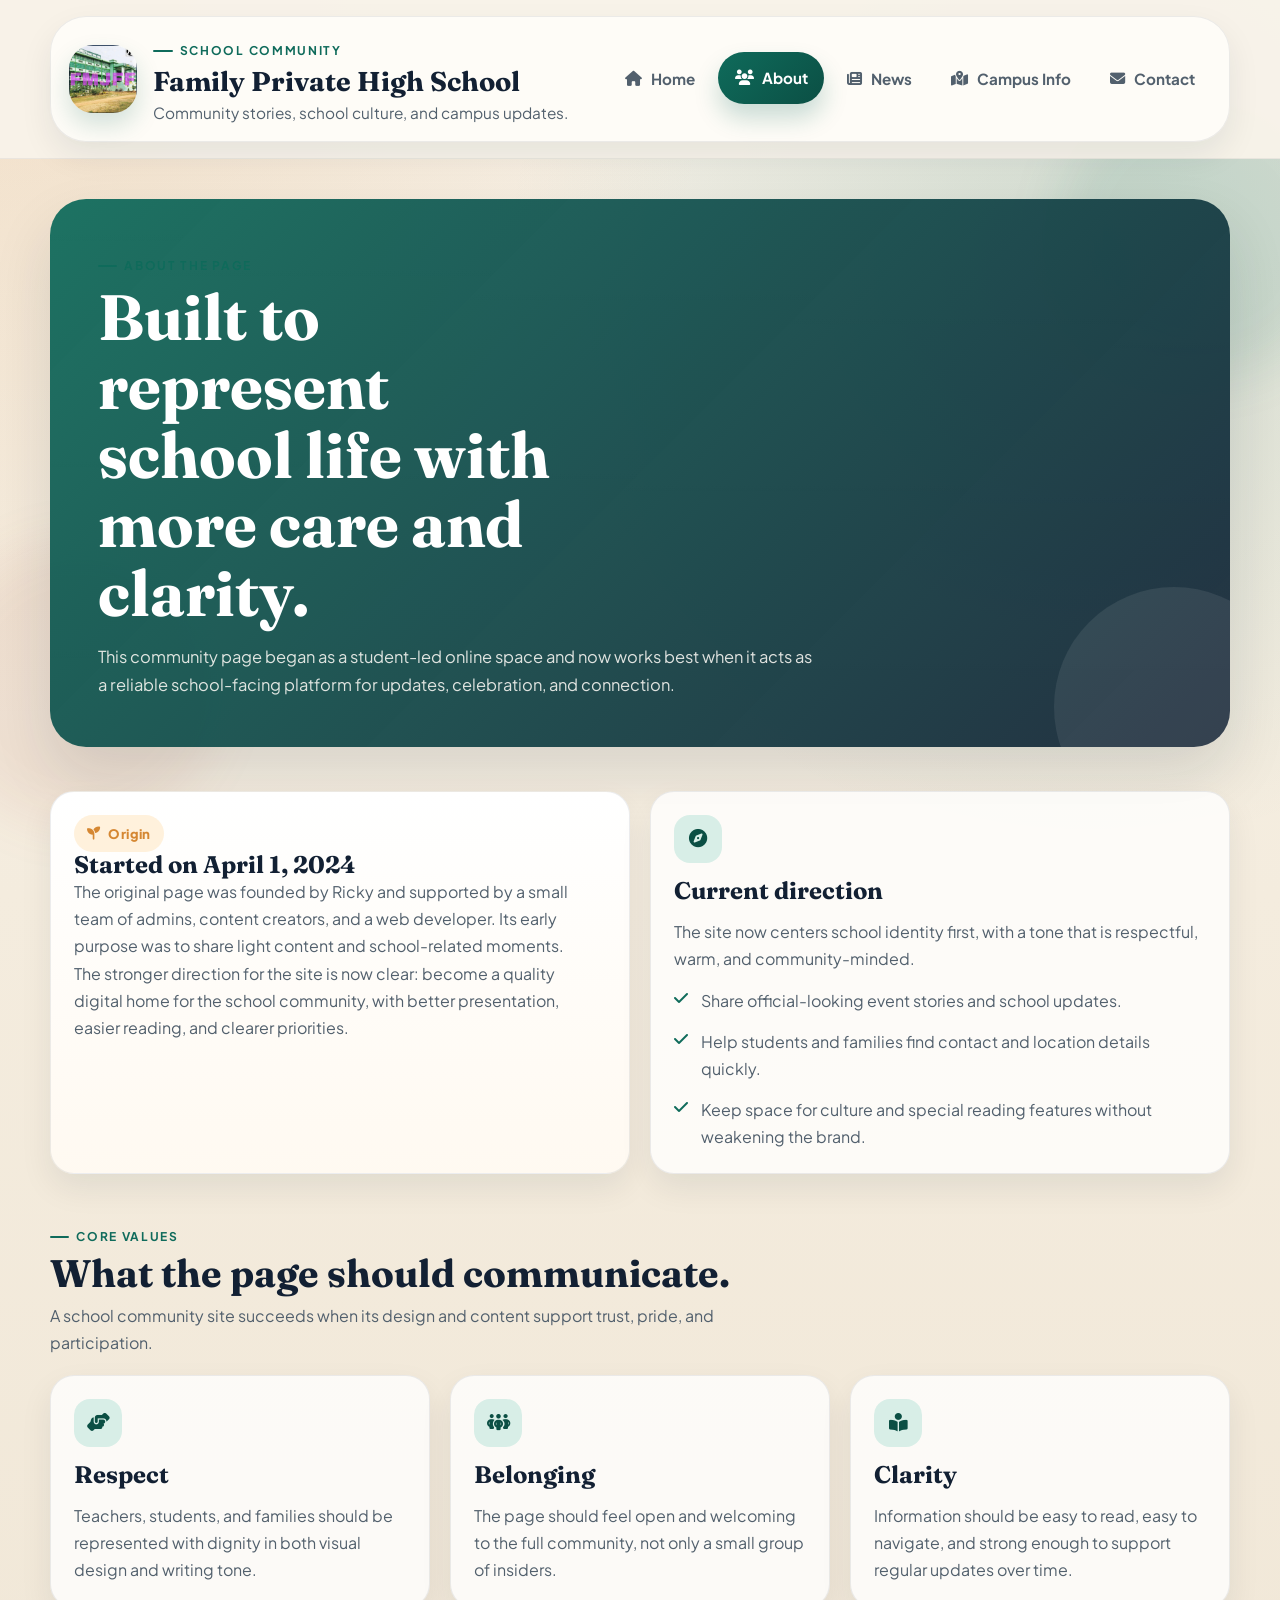
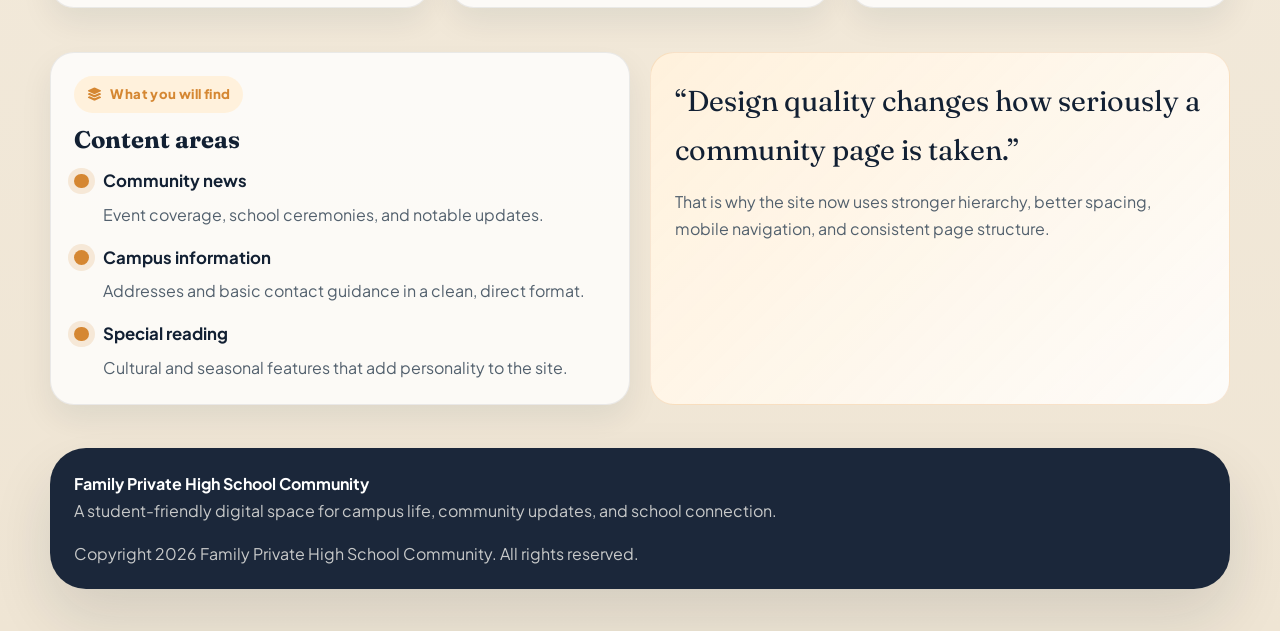
==== aboutus.html @ 826264eb "first commit" ====
<!DOCTYPE html>
<html lang="en">
<head>
  <meta charset="UTF-8">
  <meta name="viewport" content="width=device-width, initial-scale=1.0">
  <title>About | Family Private High School Community</title>
  <meta name="description" content="Learn the purpose of the Family Private High School Community page and how it supports students, teachers, and families.">
  <link rel="preconnect" href="https://fonts.googleapis.com">
  <link rel="preconnect" href="https://fonts.gstatic.com" crossorigin>
  <link href="https://fonts.googleapis.com/css2?family=Fraunces:opsz,wght@9..144,600;9..144,700&amp;family=Noto+Sans+Myanmar:wght@400;500;700&amp;family=Noto+Serif+Myanmar:wght@500;600;700&amp;family=Plus+Jakarta+Sans:wght@400;500;600;700;800&amp;display=swap" rel="stylesheet">
  <link rel="stylesheet" href="https://cdnjs.cloudflare.com/ajax/libs/font-awesome/6.5.2/css/all.min.css">
  <link rel="stylesheet" href="style.css">
  <link rel="icon" href="favicon.svg" type="image/svg+xml">
  <link rel="alternate icon" href="favicon.png" type="image/png">
  <link rel="apple-touch-icon" href="apple-touch-icon.png">
</head>
<body>
  <div class="site-shell">
    <header class="site-header">
      <div class="container">
        <div class="header-bar">
          <a class="branding" href="index.html" aria-label="Family Private High School Community home">
            <div class="brand-mark">
              <img src="school-logo.png" alt="Family Private High School logo">
            </div>
            <div class="brand-copy">
              <span class="eyebrow">School Community</span>
              <h1>Family Private High School</h1>
              <p>Community stories, school culture, and campus updates.</p>
            </div>
          </a>

          <nav class="main-nav" aria-label="Primary" data-nav data-open="false">
            <button class="nav-toggle" type="button" aria-expanded="false" aria-label="Open menu" data-nav-toggle>
              <i class="fa-solid fa-bars"></i>
            </button>
            <ul class="nav-links">
              <li><a href="index.html"><i class="fa-solid fa-house"></i> Home</a></li>
              <li><a href="aboutus.html" aria-current="page"><i class="fa-solid fa-users"></i> About</a></li>
              <li><a href="news.html"><i class="fa-solid fa-newspaper"></i> News</a></li>
              <li><a href="address.html"><i class="fa-solid fa-map-location-dot"></i> Campus Info</a></li>
              <li><a href="contact.html"><i class="fa-solid fa-envelope"></i> Contact</a></li>
            </ul>
          </nav>
        </div>
      </div>
    </header>

    <main id="main-content">
      <section class="hero-section">
        <div class="container">
          <div class="page-hero reveal">
            <span class="eyebrow">About the Page</span>
            <h1>Built to represent school life with more care and clarity.</h1>
            <p class="lead">
              This community page began as a student-led online space and now works best when it acts as a reliable school-facing platform for updates, celebration, and connection.
            </p>
          </div>
        </div>
      </section>

      <section class="section">
        <div class="container">
          <div class="two-column">
            <article class="highlight-panel reveal">
              <span class="badge"><i class="fa-solid fa-seedling"></i> Origin</span>
              <h2>Started on April 1, 2024</h2>
              <p>
                The original page was founded by Ricky and supported by a small team of admins, content creators, and a web developer. Its early purpose was to share light content and school-related moments.
              </p>
              <p>
                The stronger direction for the site is now clear: become a quality digital home for the school community, with better presentation, easier reading, and clearer priorities.
              </p>
            </article>

            <article class="card reveal">
              <span class="card-icon"><i class="fa-solid fa-compass"></i></span>
              <h2>Current direction</h2>
              <p>The site now centers school identity first, with a tone that is respectful, warm, and community-minded.</p>
              <ul class="list-clean">
                <li><i class="fa-solid fa-check"></i><span>Share official-looking event stories and school updates.</span></li>
                <li><i class="fa-solid fa-check"></i><span>Help students and families find contact and location details quickly.</span></li>
                <li><i class="fa-solid fa-check"></i><span>Keep space for culture and special reading features without weakening the brand.</span></li>
              </ul>
            </article>
          </div>
        </div>
      </section>

      <section class="section">
        <div class="container">
          <div class="section-heading reveal">
            <div>
              <span class="eyebrow">Core Values</span>
              <h2>What the page should communicate.</h2>
              <p>A school community site succeeds when its design and content support trust, pride, and participation.</p>
            </div>
          </div>

          <div class="card-grid">
            <article class="card reveal">
              <span class="card-icon"><i class="fa-solid fa-handshake-angle"></i></span>
              <h2>Respect</h2>
              <p>Teachers, students, and families should be represented with dignity in both visual design and writing tone.</p>
            </article>

            <article class="card reveal">
              <span class="card-icon"><i class="fa-solid fa-people-group"></i></span>
              <h2>Belonging</h2>
              <p>The page should feel open and welcoming to the full community, not only a small group of insiders.</p>
            </article>

            <article class="card reveal">
              <span class="card-icon"><i class="fa-solid fa-book-open-reader"></i></span>
              <h2>Clarity</h2>
              <p>Information should be easy to read, easy to navigate, and strong enough to support regular updates over time.</p>
            </article>
          </div>
        </div>
      </section>

      <section class="section">
        <div class="container">
          <div class="feature-grid">
            <article class="card reveal">
              <span class="badge"><i class="fa-solid fa-layer-group"></i> What you will find</span>
              <h2>Content areas</h2>
              <div class="timeline">
                <div class="timeline-item">
                  <span class="dot"></span>
                  <div>
                    <h3>Community news</h3>
                    <p>Event coverage, school ceremonies, and notable updates.</p>
                  </div>
                </div>
                <div class="timeline-item">
                  <span class="dot"></span>
                  <div>
                    <h3>Campus information</h3>
                    <p>Addresses and basic contact guidance in a clean, direct format.</p>
                  </div>
                </div>
                <div class="timeline-item">
                  <span class="dot"></span>
                  <div>
                    <h3>Special reading</h3>
                    <p>Cultural and seasonal features that add personality to the site.</p>
                  </div>
                </div>
              </div>
            </article>

            <article class="quote-card reveal">
              <blockquote>“Design quality changes how seriously a community page is taken.”</blockquote>
              <p>That is why the site now uses stronger hierarchy, better spacing, mobile navigation, and consistent page structure.</p>
            </article>
          </div>
        </div>
      </section>
    </main>

    <footer class="footer">
      <div class="container">
        <div class="footer-panel">
          <div>
            <strong>Family Private High School Community</strong><br>
            A student-friendly digital space for campus life, community updates, and school connection.
          </div>
          <div>
            Copyright <span data-year></span> Family Private High School Community. All rights reserved.
          </div>
        </div>
      </div>
    </footer>
  </div>

  <script src="script.js"></script>
</body>
</html>
---- style.css ----
:root {
  --bg: #f5efe3;
  --surface: rgba(255, 255, 255, 0.78);
  --surface-strong: #fffdf9;
  --surface-soft: #f1e6d2;
  --text: #213547;
  --text-soft: #52606d;
  --heading: #122033;
  --line: rgba(18, 32, 51, 0.12);
  --brand: #0f6b5b;
  --brand-deep: #0b4f44;
  --brand-soft: #d8eee7;
  --accent: #d58732;
  --accent-soft: #fff1dc;
  --highlight: #a73d2f;
  --shadow-sm: 0 14px 32px rgba(18, 32, 51, 0.08);
  --shadow-lg: 0 28px 60px rgba(18, 32, 51, 0.12);
  --radius-sm: 16px;
  --radius-md: 24px;
  --radius-lg: 36px;
  --max-width: 1180px;
  --transition: 220ms ease;
  --transition-slow: 520ms cubic-bezier(.2, .8, .2, 1);
}

@keyframes fade-slide-up {
  from {
    opacity: 0;
    transform: translateY(14px);
  }

  to {
    opacity: 1;
    transform: translateY(0);
  }
}

@keyframes float-soft {
  0%,
  100% {
    transform: translateY(0);
  }

  50% {
    transform: translateY(-5px);
  }
}

@keyframes pulse-glow {
  0%,
  100% {
    box-shadow: 0 0 0 0 rgba(213, 135, 50, 0.12);
  }

  50% {
    box-shadow: 0 0 0 7px rgba(213, 135, 50, 0);
  }
}

*,
*::before,
*::after {
  box-sizing: border-box;
}

html {
  scroll-behavior: smooth;
}

body {
  margin: 0;
  min-height: 100vh;
  overflow-x: hidden;
  color: var(--text);
  font-family: "Plus Jakarta Sans", "Noto Sans Myanmar", sans-serif;
  background:
    radial-gradient(circle at top left, rgba(214, 135, 50, 0.18), transparent 28%),
    radial-gradient(circle at 85% 12%, rgba(15, 107, 91, 0.16), transparent 26%),
    linear-gradient(180deg, #f8f3ea 0%, #f4ecde 40%, #efe5d4 100%);
  line-height: 1.7;
}

body.menu-open {
  overflow: hidden;
}

img {
  display: block;
  max-width: 100%;
}

a {
  color: inherit;
}

button,
a {
  -webkit-tap-highlight-color: transparent;
}

.container {
  width: min(calc(100% - 2rem), var(--max-width));
  margin: 0 auto;
}

.site-shell {
  position: relative;
  isolation: isolate;
}

.site-shell::before,
.site-shell::after {
  content: "";
  position: fixed;
  inset: auto auto 8% -4rem;
  width: 18rem;
  height: 18rem;
  border-radius: 999px;
  background: rgba(167, 61, 47, 0.08);
  filter: blur(24px);
  z-index: -2;
}

.site-shell::after {
  inset: 10% -4rem auto auto;
  background: rgba(15, 107, 91, 0.1);
}

.site-shell::before,
.site-shell::after {
  pointer-events: none;
}

.site-header {
  position: sticky;
  top: 0;
  z-index: 20;
  padding: 1rem 0;
  background: rgba(248, 243, 234, 0.96);
  border-bottom: 1px solid rgba(18, 32, 51, 0.06);
}

.header-bar {
  display: flex;
  align-items: center;
  justify-content: space-between;
  gap: 1rem;
  padding: 0.95rem 1.15rem;
  border-radius: var(--radius-lg);
  background: rgba(255, 253, 249, 0.88);
  border: 1px solid rgba(18, 32, 51, 0.08);
  box-shadow: var(--shadow-sm);
}

.branding {
  display: flex;
  align-items: center;
  gap: 1rem;
  text-decoration: none;
  min-width: 0;
}

.brand-mark {
  width: 4.25rem;
  height: 4.25rem;
  border-radius: 1.5rem;
  overflow: hidden;
  flex: 0 0 auto;
  box-shadow: 0 12px 24px rgba(15, 107, 91, 0.18);
  transition: transform var(--transition-slow), box-shadow var(--transition-slow);
}

.brand-mark img {
  width: 100%;
  height: 100%;
  object-fit: cover;
  transition: transform 700ms ease;
}

.branding:hover .brand-mark,
.branding:focus-visible .brand-mark {
  transform: translateY(-1px) rotate(-2deg);
  box-shadow: 0 18px 28px rgba(15, 107, 91, 0.24);
}

.branding:hover .brand-mark img,
.branding:focus-visible .brand-mark img {
  transform: scale(1.025);
}

.brand-copy {
  min-width: 0;
}

.eyebrow {
  display: inline-flex;
  align-items: center;
  gap: 0.45rem;
  margin: 0 0 0.35rem;
  font-size: 0.75rem;
  font-weight: 700;
  letter-spacing: 0.14em;
  text-transform: uppercase;
  color: var(--brand);
}

.eyebrow::before {
  content: "";
  width: 1.2rem;
  height: 2px;
  border-radius: 999px;
  background: currentColor;
}

.brand-copy h1,
.page-hero h1,
.section-heading h2,
.card h2,
.story-card h2,
.article-card h1,
.news-card h3,
.info-card h3,
.highlight-panel h2 {
  margin: 0;
  color: var(--heading);
  font-family: "Fraunces", "Noto Serif Myanmar", serif;
  line-height: 1.08;
}

.brand-copy h1 {
  font-size: clamp(1.15rem, 2.4vw, 1.7rem);
}

.brand-copy p {
  margin: 0.2rem 0 0;
  color: var(--text-soft);
  font-size: 0.96rem;
}

.main-nav {
  display: flex;
  align-items: center;
  gap: 1rem;
}

.nav-toggle {
  display: none;
  align-items: center;
  justify-content: center;
  width: 3rem;
  height: 3rem;
  border: 0;
  border-radius: 999px;
  background: var(--brand-soft);
  color: var(--brand-deep);
  font-size: 1.15rem;
  cursor: pointer;
}

.nav-links {
  display: flex;
  align-items: center;
  gap: 0.45rem;
  list-style: none;
  margin: 0;
  padding: 0;
}

.nav-links a {
  display: inline-flex;
  align-items: center;
  gap: 0.55rem;
  padding: 0.8rem 1rem;
  border-radius: 999px;
  text-decoration: none;
  font-size: 0.95rem;
  font-weight: 700;
  color: var(--text-soft);
  transition:
    transform var(--transition),
    background var(--transition),
    color var(--transition),
    box-shadow var(--transition);
  position: relative;
}

.nav-links a:hover,
.nav-links a:focus-visible,
.nav-links a[aria-current="page"] {
  background: linear-gradient(135deg, var(--brand), var(--brand-deep));
  color: #fff;
  transform: translateY(-1px);
  box-shadow: 0 14px 24px rgba(15, 107, 91, 0.22);
}

.nav-links a i {
  transition: transform var(--transition);
}

.nav-links a:hover i,
.nav-links a:focus-visible i,
.nav-links a[aria-current="page"] i {
  transform: translateX(1px);
}

.hero-section {
  padding: 2.5rem 0 1.5rem;
}

.page-hero,
.article-hero {
  position: relative;
  overflow: hidden;
  padding: clamp(1.8rem, 4vw, 3rem);
  border-radius: var(--radius-lg);
  background:
    linear-gradient(135deg, rgba(15, 107, 91, 0.94), rgba(18, 32, 51, 0.92)),
    linear-gradient(180deg, rgba(255, 255, 255, 0.18), transparent);
  color: #fefcf7;
  box-shadow: var(--shadow-lg);
}

.page-hero::before,
.article-hero::before {
  content: "";
  position: absolute;
  inset: auto -4rem -5rem auto;
  width: 15rem;
  height: 15rem;
  border-radius: 999px;
  background: rgba(255, 255, 255, 0.08);
}

.hero-grid {
  display: grid;
  grid-template-columns: minmax(0, 1.45fr) minmax(18rem, 0.95fr);
  gap: 1.5rem;
  align-items: end;
}

.page-hero h1,
.article-hero h1 {
  color: #fff;
  font-size: clamp(2.1rem, 5vw, 4.4rem);
  max-width: 11ch;
}

.lead {
  max-width: 60ch;
  margin: 1rem 0 0;
  font-size: 1.03rem;
  color: rgba(255, 252, 247, 0.86);
}

.hero-actions,
.button-row {
  display: flex;
  flex-wrap: wrap;
  gap: 0.85rem;
  margin-top: 1.5rem;
}

.hero-panel,
.highlight-panel,
.info-card,
.card,
.story-card,
.article-card,
.news-card {
  border: 1px solid rgba(18, 32, 51, 0.08);
  background: var(--surface);
  box-shadow: var(--shadow-sm);
}

.hero-panel {
  display: grid;
  gap: 1rem;
  padding: 1.35rem;
  border-radius: var(--radius-md);
  background: rgba(255, 255, 255, 0.12);
  color: #fff;
}

.hero-panel strong {
  display: block;
  font-size: 1.65rem;
  font-weight: 800;
}

.hero-panel span {
  color: rgba(255, 252, 247, 0.78);
  font-size: 0.95rem;
}

.hero-panel .badge {
  align-self: start;
  color: var(--accent);
  background: var(--accent-soft);
  border: 1px solid rgba(213, 135, 50, 0.22);
  box-shadow: 0 10px 20px rgba(18, 32, 51, 0.08);
}

.hero-panel .badge i {
  color: currentColor;
}

.hero-panel .panel-row {
  display: grid;
  grid-template-columns: repeat(2, minmax(0, 1fr));
  gap: 0.85rem;
}

.hero-panel .panel-item {
  padding: 1rem;
  border-radius: 1.25rem;
  background: rgba(255, 255, 255, 0.08);
  transition: transform var(--transition), background var(--transition);
}

.hero-panel .panel-item:hover {
  transform: translateY(-2px);
  background: rgba(255, 255, 255, 0.14);
}

.section {
  padding: 1.25rem 0 1.5rem;
}

.section-heading {
  display: flex;
  flex-wrap: wrap;
  align-items: end;
  justify-content: space-between;
  gap: 1rem;
  margin-bottom: 1.2rem;
}

.section-heading h2 {
  font-size: clamp(1.5rem, 3vw, 2.4rem);
}

.section-heading p {
  margin: 0.45rem 0 0;
  max-width: 56ch;
  color: var(--text-soft);
}

.card-grid,
.story-grid,
.news-grid,
.gallery-grid,
.contact-grid,
.feature-grid,
.two-column,
.campus-grid {
  display: grid;
  gap: 1.25rem;
}

.card-grid {
  grid-template-columns: repeat(3, minmax(0, 1fr));
}

.feature-grid,
.two-column,
.contact-grid {
  grid-template-columns: repeat(2, minmax(0, 1fr));
}

.story-grid {
  grid-template-columns: repeat(3, minmax(0, 1fr));
}

.news-grid {
  grid-template-columns: repeat(2, minmax(0, 1fr));
}

.gallery-grid {
  grid-template-columns: repeat(2, minmax(0, 1fr));
}

.campus-grid {
  grid-template-columns: repeat(2, minmax(0, 1fr));
}

.card,
.story-card,
.article-card,
.news-card,
.info-card,
.highlight-panel {
  padding: 1.45rem;
  border-radius: var(--radius-md);
  transition:
    transform var(--transition-slow),
    box-shadow var(--transition-slow),
    border-color var(--transition);
}

.card {
  display: grid;
  gap: 0.9rem;
}

.card:hover,
.story-card:hover,
.news-card:hover,
.info-card:hover,
.highlight-panel:hover,
.quote-card:hover,
.aside-card:hover,
.stat-card:hover {
  transform: translateY(-3px);
  box-shadow: var(--shadow-lg);
  border-color: rgba(15, 107, 91, 0.16);
}

.card p,
.card li,
.story-card p,
.news-card p,
.info-card p,
.article-card p,
.article-card li,
.highlight-panel p,
.highlight-panel li {
  margin: 0;
  color: var(--text-soft);
}

.card-icon,
.info-icon {
  display: inline-flex;
  align-items: center;
  justify-content: center;
  width: 3rem;
  height: 3rem;
  border-radius: 1rem;
  background: var(--brand-soft);
  color: var(--brand-deep);
  font-size: 1.15rem;
  transition: transform var(--transition), background var(--transition);
}

.card:hover .card-icon,
.info-card:hover .info-icon,
.campus-card:hover .info-icon {
  transform: scale(1.04) rotate(-3deg);
  background: #cce8df;
}

.badge {
  display: inline-flex;
  width: fit-content;
  align-items: center;
  gap: 0.5rem;
  padding: 0.45rem 0.8rem;
  border-radius: 999px;
  background: var(--accent-soft);
  color: var(--accent);
  font-size: 0.82rem;
  font-weight: 800;
  letter-spacing: 0.03em;
}

.meta-row {
  display: flex;
  flex-wrap: wrap;
  gap: 0.75rem;
  margin-top: 1rem;
  color: rgba(255, 252, 247, 0.82);
}

.meta-pill,
.stat-pill {
  display: inline-flex;
  align-items: center;
  gap: 0.55rem;
  padding: 0.7rem 0.9rem;
  border-radius: 999px;
  background: rgba(255, 255, 255, 0.14);
  font-size: 0.9rem;
  font-weight: 700;
}

.button,
.button-secondary,
.button-link {
  display: inline-flex;
  align-items: center;
  justify-content: center;
  gap: 0.65rem;
  min-height: 3rem;
  padding: 0.8rem 1.15rem;
  border-radius: 999px;
  border: 0;
  text-decoration: none;
  font-weight: 800;
  transition:
    transform var(--transition),
    box-shadow var(--transition),
    background var(--transition),
    color var(--transition),
    border-color var(--transition);
}

.button {
  background: linear-gradient(135deg, var(--accent), #c86e19);
  color: #fff;
  box-shadow: 0 14px 24px rgba(213, 135, 50, 0.24);
}

.button:hover,
.button:focus-visible,
.button-secondary:hover,
.button-secondary:focus-visible,
.button-link:hover,
.button-link:focus-visible {
  transform: translateY(-1px);
}

.button-secondary {
  border: 1px solid rgba(255, 255, 255, 0.22);
  background: rgba(255, 255, 255, 0.08);
  color: #fff;
}

.button-link {
  width: fit-content;
  border: 1px solid rgba(18, 32, 51, 0.1);
  background: var(--surface-strong);
  color: var(--heading);
}

.button-link.subtle {
  background: transparent;
  border-color: transparent;
  color: var(--brand);
  padding-inline: 0;
}

.quote-card {
  padding: 1.5rem;
  border-radius: var(--radius-md);
  background: linear-gradient(135deg, var(--accent-soft), rgba(255, 255, 255, 0.86));
  border: 1px solid rgba(213, 135, 50, 0.18);
}

.thingyan-card {
  display: grid;
  grid-template-columns: minmax(0, 1.2fr) minmax(20rem, 0.9fr);
  gap: 1.25rem;
  align-items: center;
  padding: 1.5rem;
  border-radius: var(--radius-lg);
  border: 1px solid rgba(18, 32, 51, 0.08);
  background:
    linear-gradient(135deg, rgba(15, 107, 91, 0.08), rgba(213, 135, 50, 0.1)),
    rgba(255, 253, 249, 0.88);
  box-shadow: var(--shadow-sm);
}

.thingyan-copy {
  display: grid;
  gap: 0.9rem;
}

.thingyan-copy h2 {
  margin: 0;
  color: var(--heading);
  font-family: "Fraunces", "Noto Serif Myanmar", serif;
  font-size: clamp(1.5rem, 3vw, 2.2rem);
}

.thingyan-copy p {
  margin: 0;
  color: var(--text-soft);
}

.thingyan-meta {
  display: flex;
  flex-wrap: wrap;
  gap: 0.75rem;
  color: var(--brand-deep);
  font-weight: 700;
}

.thingyan-meta span {
  display: inline-flex;
  align-items: center;
  gap: 0.55rem;
}

.thingyan-timer {
  display: grid;
  grid-template-columns: repeat(4, minmax(0, 1fr));
  gap: 0.8rem;
}

.thingyan-unit {
  display: grid;
  gap: 0.4rem;
  align-items: center;
  justify-items: center;
  padding: 1rem 0.7rem;
  border-radius: 1.25rem;
  background: rgba(255, 255, 255, 0.84);
  border: 1px solid rgba(18, 32, 51, 0.08);
  box-shadow: 0 10px 22px rgba(18, 32, 51, 0.06);
}

.thingyan-unit strong {
  color: var(--brand-deep);
  font-size: clamp(1.45rem, 4vw, 2.3rem);
  line-height: 1;
}

.thingyan-unit span {
  color: var(--text-soft);
  font-size: 0.82rem;
  font-weight: 700;
  letter-spacing: 0.05em;
  text-transform: uppercase;
}

.quote-card blockquote {
  margin: 0;
  font-family: "Fraunces", "Noto Serif Myanmar", serif;
  font-size: clamp(1.25rem, 2.4vw, 1.8rem);
  color: var(--heading);
}

.quote-card p {
  margin-top: 0.8rem;
  color: var(--text-soft);
}

.story-card,
.news-card {
  display: grid;
  gap: 1rem;
}

.story-card img,
.news-cover img,
.article-cover img {
  width: 100%;
  aspect-ratio: 4 / 3;
  object-fit: cover;
  border-radius: calc(var(--radius-md) - 8px);
  transition: transform 900ms ease, filter 600ms ease;
}

.story-card:hover img,
.news-card:hover img,
.article-card:hover .article-cover img {
  transform: scale(1.02);
  filter: saturate(1.02);
}

.story-card h3,
.news-card h3 {
  margin: 0;
  color: var(--heading);
  font-family: "Fraunces", "Noto Serif Myanmar", serif;
  font-size: 1.4rem;
}

.story-card .story-meta,
.news-card .story-meta {
  display: flex;
  flex-wrap: wrap;
  gap: 0.8rem;
  color: var(--text-soft);
  font-size: 0.9rem;
  font-weight: 700;
}

.highlight-panel {
  background:
    linear-gradient(180deg, rgba(255, 255, 255, 0.92), rgba(255, 249, 240, 0.92)),
    var(--surface);
}

.list-clean {
  list-style: none;
  padding: 0;
  margin: 0;
  display: grid;
  gap: 0.85rem;
}

.list-clean li {
  display: flex;
  gap: 0.8rem;
  align-items: flex-start;
}

.list-clean i {
  margin-top: 0.2rem;
  color: var(--brand);
}

.article-section {
  padding: 1.25rem 0 3rem;
}

.article-layout {
  display: grid;
  grid-template-columns: minmax(0, 1.25fr) minmax(18rem, 0.55fr);
  gap: 1.25rem;
  align-items: start;
}

.article-card {
  display: grid;
  gap: 1.25rem;
  background: rgba(255, 253, 249, 0.88);
}

.article-card h1 {
  font-size: clamp(1.9rem, 4vw, 3.15rem);
}

.article-card h2 {
  font-size: 1.4rem;
}

.article-card time {
  color: var(--brand);
  font-weight: 800;
}

.article-body {
  display: grid;
  gap: 1rem;
}

.article-body p + p {
  margin-top: 0.1rem;
}

.article-aside {
  display: grid;
  gap: 1rem;
}

.aside-card {
  padding: 1.25rem;
  border-radius: var(--radius-md);
  border: 1px solid rgba(18, 32, 51, 0.08);
  background: rgba(255, 253, 249, 0.88);
  box-shadow: var(--shadow-sm);
}

.aside-card h3 {
  margin: 0 0 0.85rem;
  color: var(--heading);
  font-family: "Fraunces", "Noto Serif Myanmar", serif;
}

.article-cover {
  display: grid;
  gap: 0.9rem;
}

.article-cover figcaption {
  color: var(--text-soft);
  font-size: 0.95rem;
}

.gallery-stack {
  display: grid;
  gap: 1rem;
}

.gallery-stack img {
  width: 100%;
  border-radius: calc(var(--radius-md) - 8px);
  object-fit: cover;
}

.timeline {
  display: grid;
  gap: 1rem;
}

.timeline-item {
  display: grid;
  grid-template-columns: auto 1fr;
  gap: 0.9rem;
  align-items: start;
}

.timeline-item .dot {
  width: 0.9rem;
  height: 0.9rem;
  margin-top: 0.4rem;
  border-radius: 999px;
  background: var(--accent);
  box-shadow: 0 0 0 6px rgba(213, 135, 50, 0.16);
}

.timeline-item h3 {
  margin: 0 0 0.3rem;
  color: var(--heading);
  font-size: 1.05rem;
}

.contact-list,
.info-list {
  list-style: none;
  padding: 0;
  margin: 0;
  display: grid;
  gap: 0.9rem;
}

.contact-list li,
.info-list li {
  display: grid;
  grid-template-columns: auto 1fr;
  gap: 0.85rem;
  align-items: start;
}

.contact-list a,
.info-list a {
  color: var(--brand-deep);
  text-decoration: none;
  font-weight: 700;
}

.contact-list a:hover,
.info-list a:hover {
  text-decoration: underline;
}

.campus-card {
  display: grid;
  gap: 1rem;
}

.map-frame {
  overflow: hidden;
  border-radius: calc(var(--radius-md) - 8px);
  border: 1px solid rgba(18, 32, 51, 0.08);
  background: rgba(255, 255, 255, 0.62);
  transition: transform var(--transition-slow), box-shadow var(--transition-slow);
}

.map-frame iframe {
  display: block;
  width: 100%;
  height: 320px;
  border: 0;
}

.campus-card:hover .map-frame {
  transform: translateY(-1px);
  box-shadow: 0 18px 34px rgba(18, 32, 51, 0.12);
}

.stats-row {
  display: grid;
  grid-template-columns: repeat(4, minmax(0, 1fr));
  gap: 1rem;
}

.stat-card {
  padding: 1.2rem;
  border-radius: var(--radius-md);
  background: rgba(255, 255, 255, 0.72);
  border: 1px solid rgba(18, 32, 51, 0.08);
  box-shadow: var(--shadow-sm);
  text-align: center;
  transition:
    transform var(--transition-slow),
    box-shadow var(--transition-slow),
    border-color var(--transition);
}

.stat-card strong {
  display: block;
  color: var(--brand-deep);
  font-size: clamp(1.5rem, 3vw, 2.25rem);
}

.stat-card span {
  color: var(--text-soft);
}

.footer {
  padding: 1.2rem 0 2.6rem;
}

.footer-panel {
  display: flex;
  flex-wrap: wrap;
  justify-content: space-between;
  gap: 1rem;
  padding: 1.35rem 1.5rem;
  border-radius: var(--radius-lg);
  background: rgba(18, 32, 51, 0.96);
  color: rgba(255, 252, 247, 0.76);
  box-shadow: var(--shadow-lg);
}

.footer-panel strong,
.footer-panel a {
  color: #fff;
}

.footer-panel a {
  text-decoration: none;
}

.footer-panel a:hover {
  text-decoration: underline;
}

.reveal {
  opacity: 0;
  transform: translateY(12px);
  transition:
    opacity 460ms ease var(--reveal-delay, 0ms),
    transform 460ms ease var(--reveal-delay, 0ms);
}

.reveal.is-visible {
  opacity: 1;
  transform: translateY(0);
}

@media (prefers-reduced-motion: reduce) {
  html {
    scroll-behavior: auto;
  }

  *,
  *::before,
  *::after {
    animation-duration: 0.01ms !important;
    animation-iteration-count: 1 !important;
    transition-duration: 0.01ms !important;
    scroll-behavior: auto !important;
  }

  .reveal {
    opacity: 1;
    transform: none;
  }
}

@media (max-width: 960px) {
  .hero-grid,
  .feature-grid,
  .two-column,
  .contact-grid,
  .article-layout,
  .card-grid,
  .story-grid,
  .news-grid,
  .stats-row,
  .campus-grid,
  .thingyan-card {
    grid-template-columns: 1fr;
  }

  .gallery-grid {
    grid-template-columns: 1fr;
  }

  .site-header {
    padding: 0.8rem 0;
  }

  .header-bar {
    position: relative;
    align-items: center;
    padding: 0.9rem 1rem;
  }

  .nav-toggle {
    display: inline-flex;
  }

  .main-nav {
    position: static;
  }

  .nav-links {
    position: absolute;
    top: calc(100% + 0.75rem);
    left: 0;
    right: 0;
    display: none;
    flex-direction: column;
    align-items: stretch;
    padding: 0.8rem;
    border-radius: 1.5rem;
    background: rgba(255, 253, 249, 0.98);
    border: 1px solid rgba(18, 32, 51, 0.08);
    box-shadow: var(--shadow-lg);
    max-height: min(70vh, 28rem);
    overflow-y: auto;
  }

  .main-nav[data-open="true"] .nav-links {
    display: flex;
  }

  .nav-links a {
    justify-content: center;
  }

  .meta-pill,
  .stat-pill {
    font-size: 0.88rem;
  }

  .map-frame iframe {
    height: 280px;
  }

  .thingyan-timer {
    grid-template-columns: repeat(4, minmax(0, 1fr));
  }
}

@media (max-width: 720px) {
  .container {
    width: min(calc(100% - 1.2rem), var(--max-width));
  }

  .branding {
    gap: 0.75rem;
  }

  .brand-mark {
    width: 3.5rem;
    height: 3.5rem;
    border-radius: 1.1rem;
  }

  .header-bar,
  .page-hero,
  .article-hero,
  .card,
  .story-card,
  .article-card,
  .news-card,
  .info-card,
  .highlight-panel,
  .aside-card,
  .quote-card,
  .hero-panel,
  .stat-card {
    border-radius: 1.4rem;
  }

  .page-hero h1,
  .article-hero h1 {
    max-width: none;
  }

  .page-hero,
  .article-hero {
    padding: 1.4rem;
  }

  .hero-panel .panel-row {
    grid-template-columns: 1fr;
  }

  .meta-row {
    gap: 0.55rem;
  }

  .hero-actions,
  .button-row {
    gap: 0.7rem;
  }

  .button,
  .button-secondary,
  .button-link {
    width: 100%;
  }

  .button-link.subtle {
    width: fit-content;
  }

  .article-body {
    gap: 0.9rem;
  }

  .article-cover figcaption,
  .story-card .story-meta,
  .news-card .story-meta {
    font-size: 0.88rem;
  }

  .thingyan-card {
    padding: 1.2rem;
  }

  .thingyan-timer {
    grid-template-columns: repeat(2, minmax(0, 1fr));
  }

  .map-frame iframe {
    height: 240px;
  }

  .footer-panel {
    padding: 1.2rem;
  }
}

@media (max-width: 560px) {
  .site-header {
    padding: 0.65rem 0;
  }

  .header-bar {
    gap: 0.8rem;
    padding: 0.8rem 0.85rem;
  }

  .branding {
    gap: 0.65rem;
    align-items: flex-start;
  }

  .brand-copy h1 {
    font-size: 1rem;
  }

  .brand-copy p {
    font-size: 0.86rem;
  }

  .eyebrow {
    font-size: 0.68rem;
    letter-spacing: 0.11em;
  }

  .hero-section {
    padding: 1.2rem 0 1rem;
  }

  .section {
    padding: 1rem 0 1.2rem;
  }

  .section-heading {
    margin-bottom: 1rem;
  }

  .section-heading h2 {
    font-size: clamp(1.35rem, 6vw, 1.85rem);
  }

  .page-hero h1,
  .article-hero h1 {
    font-size: clamp(1.7rem, 9vw, 2.35rem);
  }

  .lead {
    font-size: 0.96rem;
  }

  .card,
  .story-card,
  .article-card,
  .news-card,
  .info-card,
  .highlight-panel,
  .aside-card,
  .quote-card,
  .hero-panel,
  .stat-card,
  .thingyan-card {
    padding: 1.05rem;
  }

  .nav-links {
    padding: 0.65rem;
  }

  .nav-links a {
    padding: 0.8rem 0.9rem;
    font-size: 0.92rem;
  }

  .meta-pill,
  .stat-pill {
    width: 100%;
    justify-content: center;
  }

  .contact-list li,
  .info-list li {
    grid-template-columns: 1fr;
  }

  .info-icon {
    width: 2.7rem;
    height: 2.7rem;
  }

  .thingyan-unit {
    padding: 0.95rem 0.6rem;
  }

  .thingyan-unit strong {
    font-size: 1.55rem;
  }

  .map-frame iframe {
    height: 220px;
  }

  .footer-panel {
    padding: 1rem;
  }
}

@media (max-width: 420px) {
  .container {
    width: min(calc(100% - 0.9rem), var(--max-width));
  }

  .brand-mark {
    width: 3rem;
    height: 3rem;
    border-radius: 0.95rem;
  }

  .nav-toggle {
    width: 2.7rem;
    height: 2.7rem;
  }

  .page-hero,
  .article-hero {
    padding: 1.15rem;
  }

  .button,
  .button-secondary,
  .button-link {
    min-height: 2.85rem;
    padding: 0.75rem 1rem;
  }

  .thingyan-timer {
    gap: 0.65rem;
  }

  .map-frame iframe {
    height: 200px;
  }
}

@media (hover: none) and (pointer: coarse) {
  .card:hover,
  .story-card:hover,
  .news-card:hover,
  .info-card:hover,
  .highlight-panel:hover,
  .quote-card:hover,
  .aside-card:hover,
  .stat-card:hover,
  .campus-card:hover .map-frame,
  .hero-panel .panel-item:hover,
  .button:hover,
  .button-secondary:hover,
  .button-link:hover,
  .branding:hover .brand-mark,
  .branding:hover .brand-mark img,
  .story-card:hover img,
  .news-card:hover img,
  .article-card:hover .article-cover img,
  .card:hover .card-icon,
  .info-card:hover .info-icon,
  .campus-card:hover .info-icon {
    transform: none;
    filter: none;
  }
}
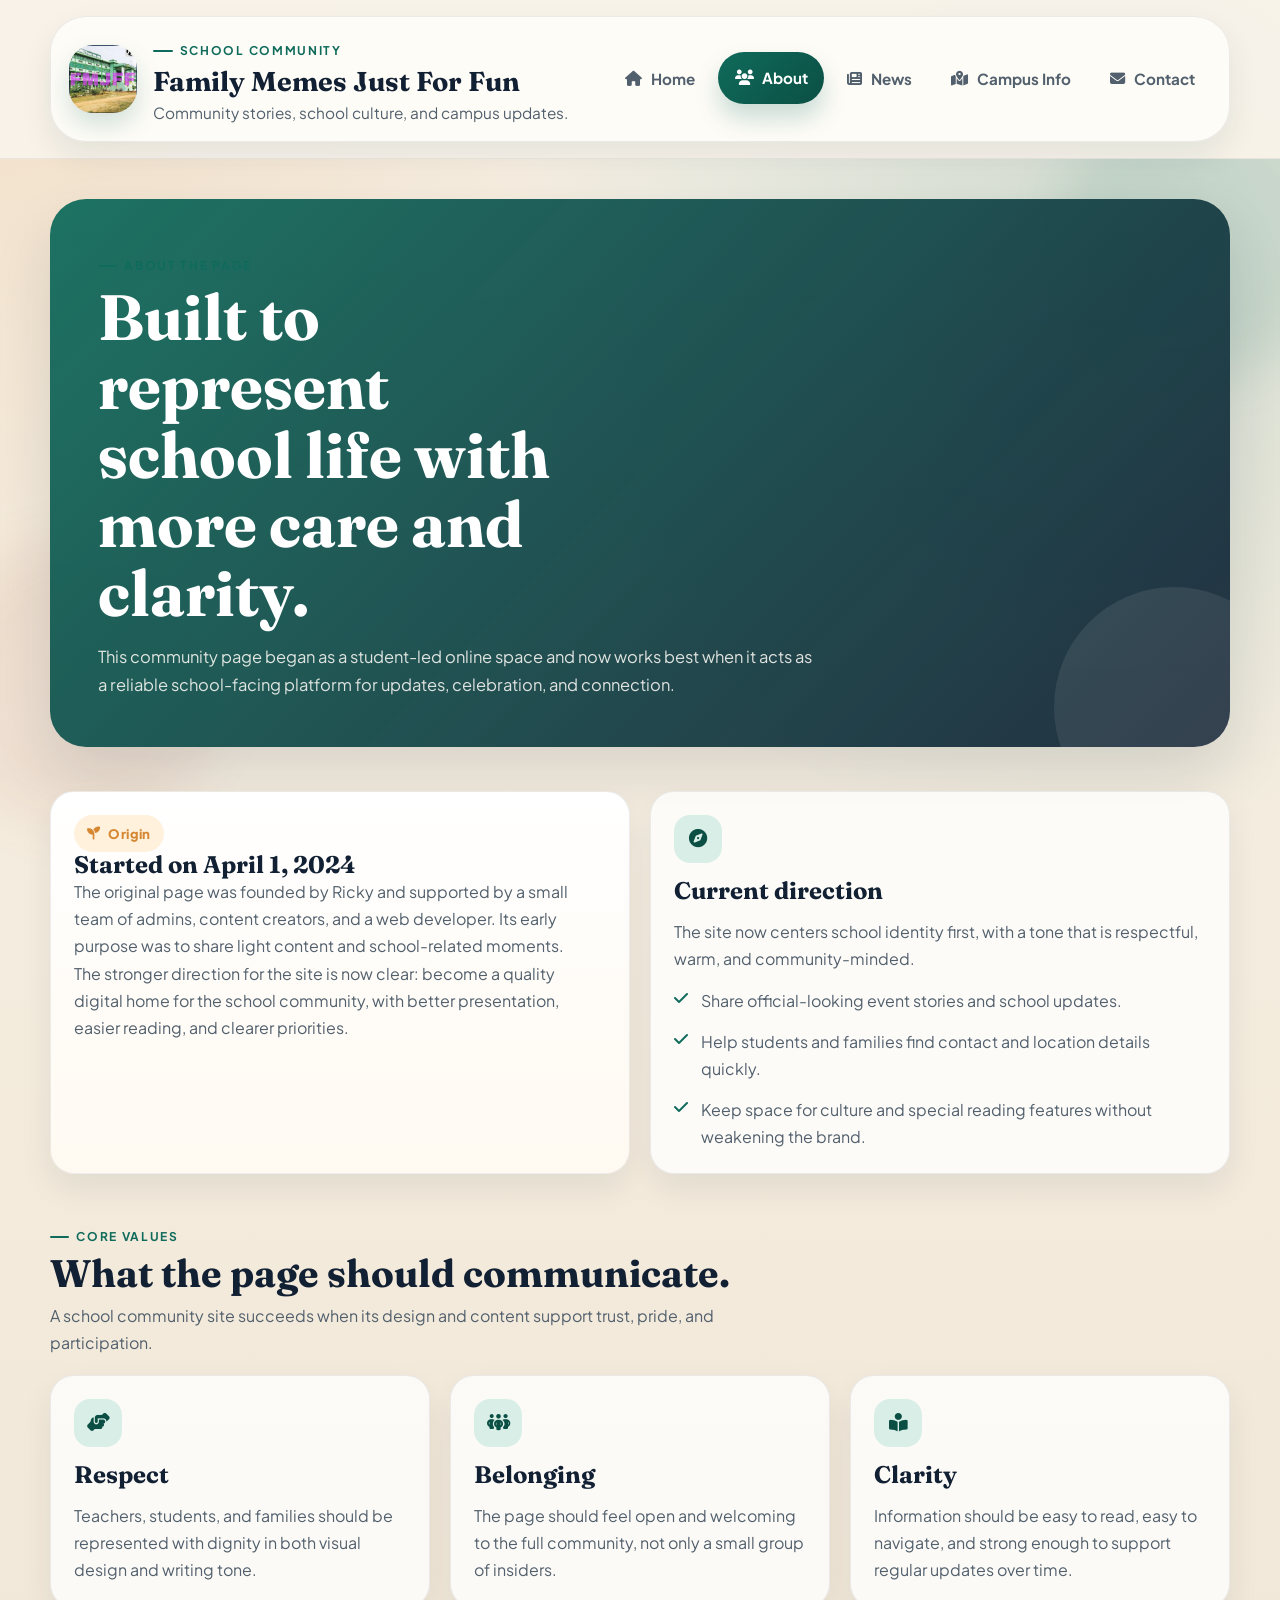
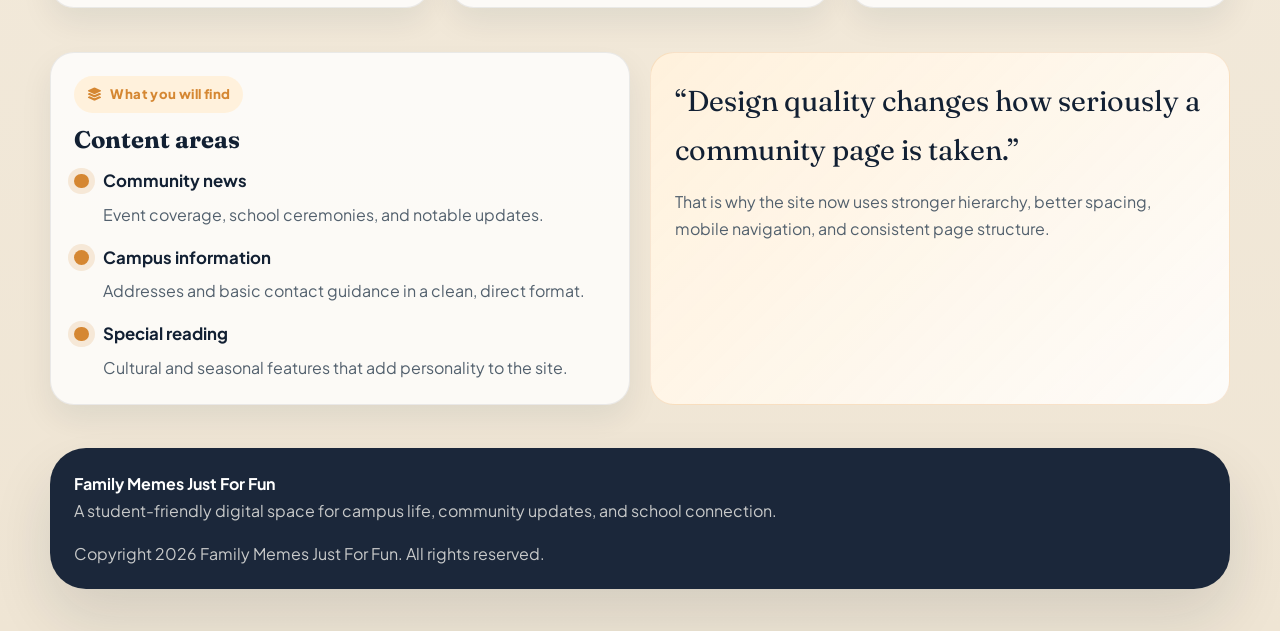
==== commit b24a85a9: "Rename site to Family Memes Just For Fun" ====
--- a/aboutus.html
+++ b/aboutus.html
@@ -3,29 +3,37 @@
 <head>
   <meta charset="UTF-8">
   <meta name="viewport" content="width=device-width, initial-scale=1.0">
-  <title>About | Family Private High School Community</title>
-  <meta name="description" content="Learn the purpose of the Family Private High School Community page and how it supports students, teachers, and families.">
+  <title>About | Family Memes Just For Fun</title>
+  <meta name="description" content="Learn the purpose of the Family Memes Just For Fun page and how it supports students, teachers, and families.">
   <link rel="preconnect" href="https://fonts.googleapis.com">
   <link rel="preconnect" href="https://fonts.gstatic.com" crossorigin>
   <link href="https://fonts.googleapis.com/css2?family=Fraunces:opsz,wght@9..144,600;9..144,700&amp;family=Noto+Sans+Myanmar:wght@400;500;700&amp;family=Noto+Serif+Myanmar:wght@500;600;700&amp;family=Plus+Jakarta+Sans:wght@400;500;600;700;800&amp;display=swap" rel="stylesheet">
   <link rel="stylesheet" href="https://cdnjs.cloudflare.com/ajax/libs/font-awesome/6.5.2/css/all.min.css">
   <link rel="stylesheet" href="style.css">
+  <meta name="theme-color" content="#0f6b5b">
+  <meta name="apple-mobile-web-app-capable" content="yes">
+  <meta name="apple-mobile-web-app-status-bar-style" content="default">
+  <meta name="apple-mobile-web-app-title" content="Family Memes">
+  <meta name="mobile-web-app-capable" content="yes">
+  <link rel="manifest" href="manifest.webmanifest">
   <link rel="icon" href="favicon.svg" type="image/svg+xml">
   <link rel="alternate icon" href="favicon.png" type="image/png">
   <link rel="apple-touch-icon" href="apple-touch-icon.png">
+  <link rel="icon" sizes="192x192" href="icon-192.png" type="image/png">
+  <link rel="icon" sizes="512x512" href="icon-512.png" type="image/png">
 </head>
 <body>
   <div class="site-shell">
     <header class="site-header">
       <div class="container">
         <div class="header-bar">
-          <a class="branding" href="index.html" aria-label="Family Private High School Community home">
+          <a class="branding" href="index.html" aria-label="Family Memes Just For Fun home">
             <div class="brand-mark">
-              <img src="school-logo.png" alt="Family Private High School logo">
+              <img src="school-logo.png" alt="Family Memes Just For Fun logo">
             </div>
             <div class="brand-copy">
               <span class="eyebrow">School Community</span>
-              <h1>Family Private High School</h1>
+              <h1>Family Memes Just For Fun</h1>
               <p>Community stories, school culture, and campus updates.</p>
             </div>
           </a>
@@ -163,11 +171,11 @@
       <div class="container">
         <div class="footer-panel">
           <div>
-            <strong>Family Private High School Community</strong><br>
+            <strong>Family Memes Just For Fun</strong><br>
             A student-friendly digital space for campus life, community updates, and school connection.
           </div>
           <div>
-            Copyright <span data-year></span> Family Private High School Community. All rights reserved.
+            Copyright <span data-year></span> Family Memes Just For Fun. All rights reserved.
           </div>
         </div>
       </div>
--- a/style.css
+++ b/style.css
@@ -417,6 +417,15 @@
   transition: transform var(--transition), background var(--transition);
 }
 
+.hero-panel-wide {
+  margin-bottom: 1.25rem;
+  background: rgba(255, 255, 255, 0.14);
+}
+
+.hero-panel-wide .panel-row {
+  grid-template-columns: repeat(4, minmax(0, 1fr));
+}
+
 .hero-panel .panel-item:hover {
   transform: translateY(-2px);
   background: rgba(255, 255, 255, 0.14);
@@ -1126,6 +1135,10 @@
   .thingyan-timer {
     grid-template-columns: repeat(4, minmax(0, 1fr));
   }
+
+  .hero-panel-wide .panel-row {
+    grid-template-columns: repeat(2, minmax(0, 1fr));
+  }
 }
 
 @media (max-width: 720px) {
@@ -1170,6 +1183,10 @@
   }
 
   .hero-panel .panel-row {
+    grid-template-columns: 1fr;
+  }
+
+  .hero-panel-wide .panel-row {
     grid-template-columns: 1fr;
   }
 
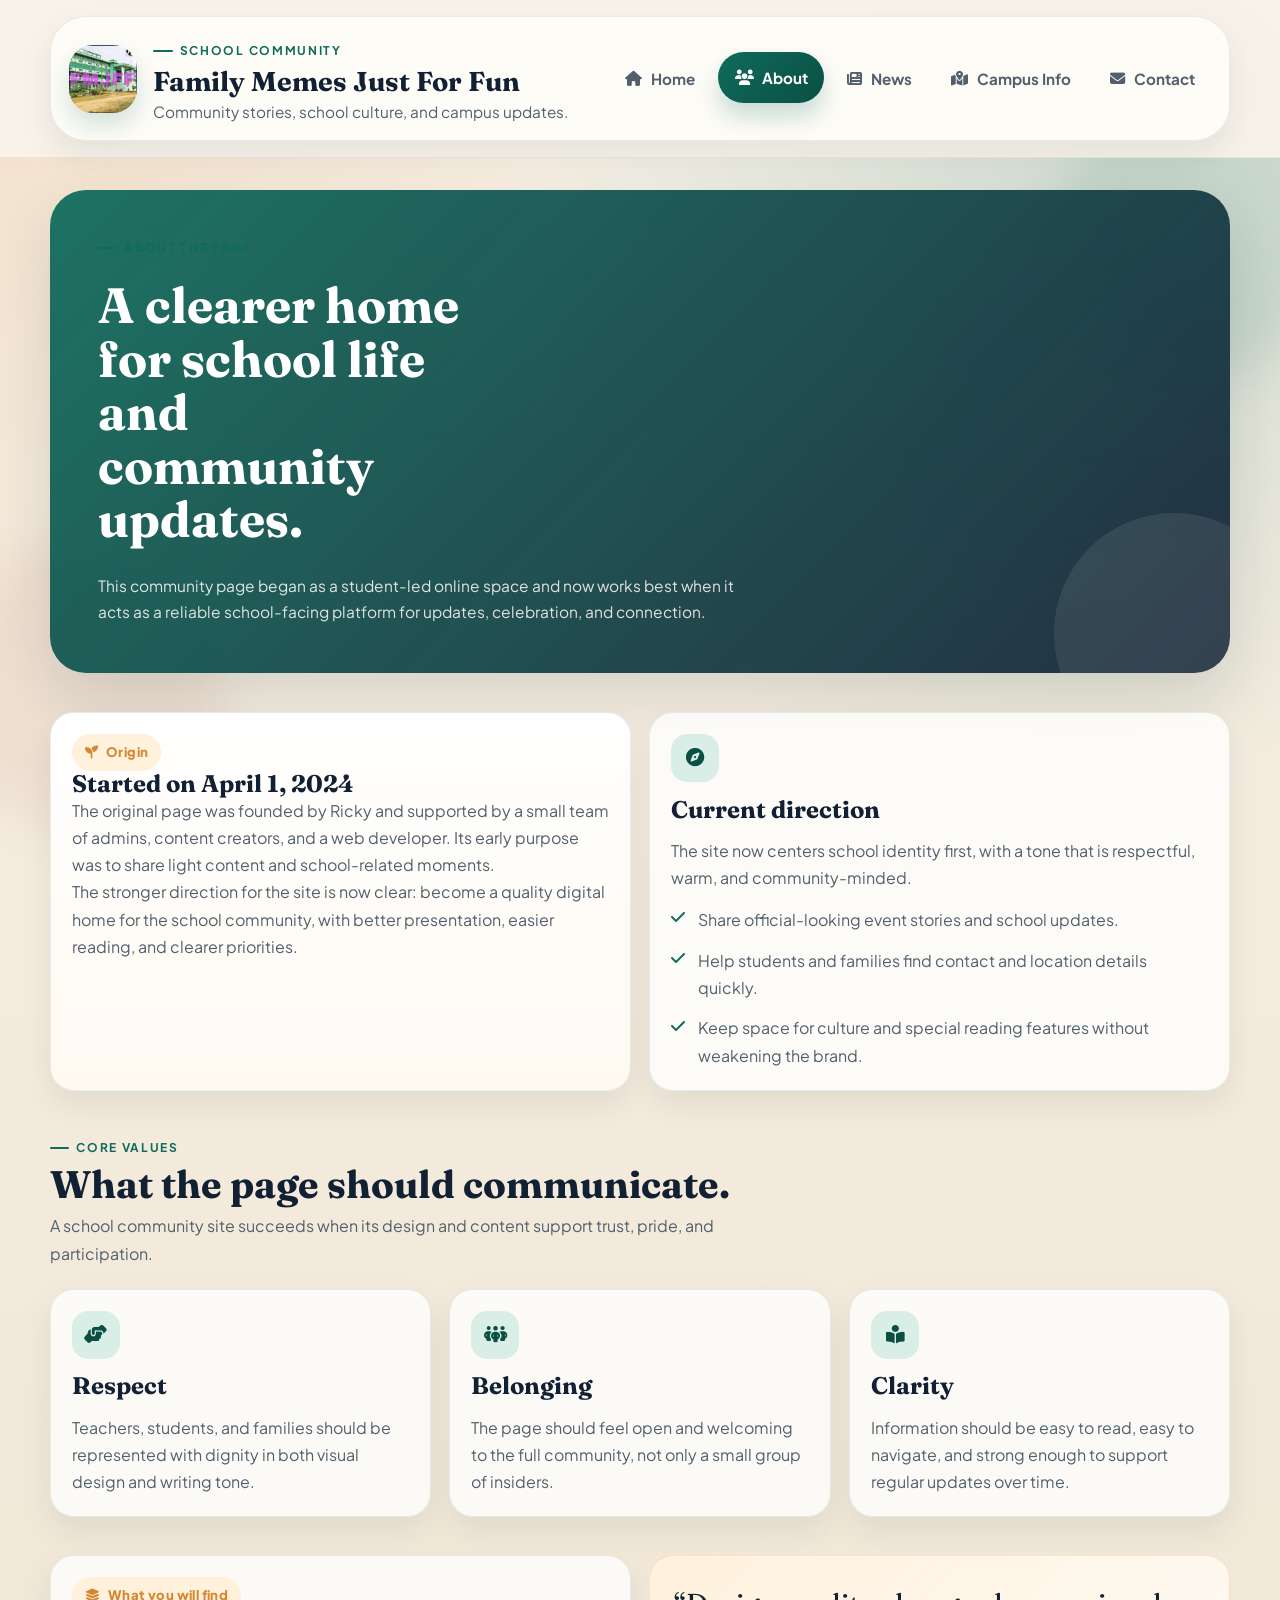
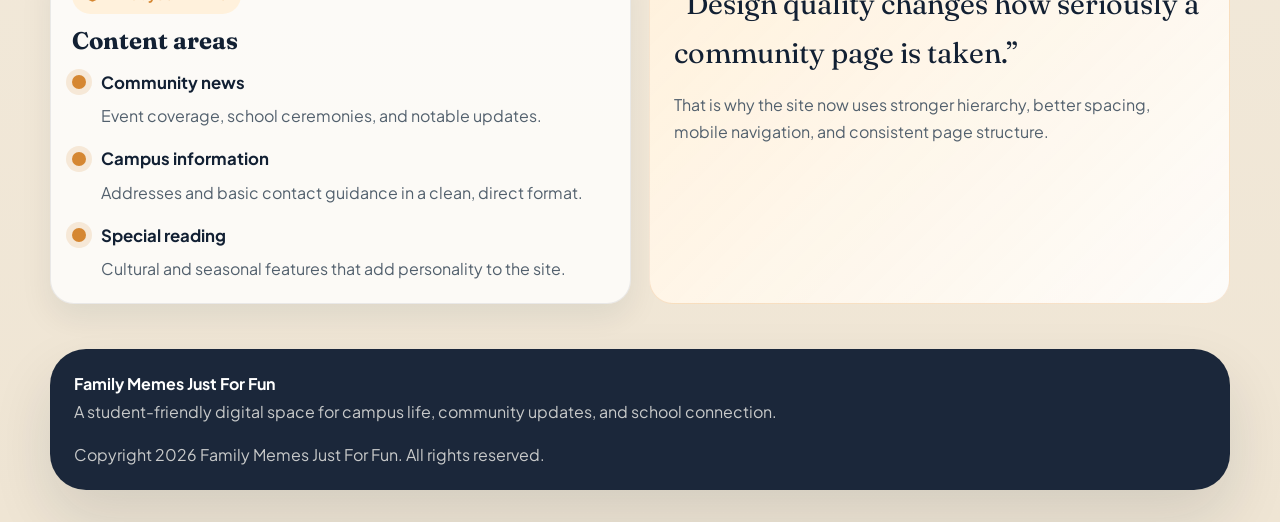
==== commit bc1d1e76: "Tighten spacing and clean site copy" ====
--- a/aboutus.html
+++ b/aboutus.html
@@ -59,7 +59,7 @@
         <div class="container">
           <div class="page-hero reveal">
             <span class="eyebrow">About the Page</span>
-            <h1>Built to represent school life with more care and clarity.</h1>
+            <h1>A clearer home for school life and community updates.</h1>
             <p class="lead">
               This community page began as a student-led online space and now works best when it acts as a reliable school-facing platform for updates, celebration, and connection.
             </p>
--- a/style.css
+++ b/style.css
@@ -23,6 +23,12 @@
   --transition-slow: 520ms cubic-bezier(.2, .8, .2, 1);
 }
 
+@font-face {
+  font-family: "MyanmarKhyay";
+  src: url("MyanmarKhyay.ttf") format("truetype");
+  font-display: swap;
+}
+
 @keyframes fade-slide-up {
   from {
     opacity: 0;
@@ -80,6 +86,15 @@
   line-height: 1.7;
 }
 
+main {
+  display: block;
+  padding-bottom: 2rem;
+}
+
+main > section:last-of-type {
+  padding-bottom: 0;
+}
+
 body.menu-open {
   overflow: hidden;
 }
@@ -152,6 +167,10 @@
   box-shadow: var(--shadow-sm);
 }
 
+.brand-copy > * + * {
+  margin-top: 0.3rem;
+}
+
 .branding {
   display: flex;
   align-items: center;
@@ -202,6 +221,13 @@
   letter-spacing: 0.14em;
   text-transform: uppercase;
   color: var(--brand);
+}
+
+.hero-title-myanmar {
+  font-family: "MyanmarKhyay", "Noto Sans Myanmar", sans-serif;
+  font-size: clamp(2rem, 5vw, 4rem);
+  line-height: 1.12;
+  letter-spacing: 0;
 }
 
 .eyebrow::before {
@@ -232,7 +258,7 @@
 }
 
 .brand-copy p {
-  margin: 0.2rem 0 0;
+  margin: 0.15rem 0 0;
   color: var(--text-soft);
   font-size: 0.96rem;
 }
@@ -304,11 +330,13 @@
 }
 
 .hero-section {
-  padding: 2.5rem 0 1.5rem;
+  padding: 2rem 0 1.25rem;
 }
 
 .page-hero,
 .article-hero {
+  display: grid;
+  gap: 0.95rem;
   position: relative;
   overflow: hidden;
   padding: clamp(1.8rem, 4vw, 3rem);
@@ -334,21 +362,33 @@
 .hero-grid {
   display: grid;
   grid-template-columns: minmax(0, 1.45fr) minmax(18rem, 0.95fr);
-  gap: 1.5rem;
+  gap: 1.35rem;
   align-items: end;
+  margin-top: 0.25rem;
 }
 
 .page-hero h1,
 .article-hero h1 {
   color: #fff;
-  font-size: clamp(2.1rem, 5vw, 4.4rem);
+  font-size: clamp(1.85rem, 4vw, 3.1rem);
   max-width: 11ch;
+}
+
+.article-hero h1 {
+  max-width: 18ch;
+  font-size: clamp(1.65rem, 3.6vw, 2.7rem);
+}
+
+.article-hero .lead {
+  max-width: 58ch;
+  margin-top: 0.65rem;
+  font-size: 0.96rem;
 }
 
 .lead {
   max-width: 60ch;
-  margin: 1rem 0 0;
-  font-size: 1.03rem;
+  margin: 0.65rem 0 0;
+  font-size: 0.97rem;
   color: rgba(255, 252, 247, 0.86);
 }
 
@@ -357,7 +397,7 @@
   display: flex;
   flex-wrap: wrap;
   gap: 0.85rem;
-  margin-top: 1.5rem;
+  margin-top: 1.2rem;
 }
 
 .hero-panel,
@@ -374,8 +414,8 @@
 
 .hero-panel {
   display: grid;
-  gap: 1rem;
-  padding: 1.35rem;
+  gap: 0.9rem;
+  padding: 1.2rem;
   border-radius: var(--radius-md);
   background: rgba(255, 255, 255, 0.12);
   color: #fff;
@@ -407,18 +447,18 @@
 .hero-panel .panel-row {
   display: grid;
   grid-template-columns: repeat(2, minmax(0, 1fr));
-  gap: 0.85rem;
+  gap: 0.8rem;
 }
 
 .hero-panel .panel-item {
-  padding: 1rem;
+  padding: 0.9rem;
   border-radius: 1.25rem;
   background: rgba(255, 255, 255, 0.08);
   transition: transform var(--transition), background var(--transition);
 }
 
 .hero-panel-wide {
-  margin-bottom: 1.25rem;
+  margin-bottom: 1.05rem;
   background: rgba(255, 255, 255, 0.14);
 }
 
@@ -432,7 +472,7 @@
 }
 
 .section {
-  padding: 1.25rem 0 1.5rem;
+  padding: 1.2rem 0 1.2rem;
 }
 
 .section-heading {
@@ -441,7 +481,7 @@
   align-items: end;
   justify-content: space-between;
   gap: 1rem;
-  margin-bottom: 1.2rem;
+  margin-bottom: 1.4rem;
 }
 
 .section-heading h2 {
@@ -463,7 +503,7 @@
 .two-column,
 .campus-grid {
   display: grid;
-  gap: 1.25rem;
+  gap: 1.15rem;
 }
 
 .card-grid {
@@ -498,7 +538,7 @@
 .news-card,
 .info-card,
 .highlight-panel {
-  padding: 1.45rem;
+  padding: 1.3rem;
   border-radius: var(--radius-md);
   transition:
     transform var(--transition-slow),
@@ -747,7 +787,7 @@
 .story-card,
 .news-card {
   display: grid;
-  gap: 1rem;
+  gap: 0.85rem;
 }
 
 .story-card img,
@@ -811,19 +851,19 @@
 }
 
 .article-section {
-  padding: 1.25rem 0 3rem;
+  padding: 1.2rem 0 2.6rem;
 }
 
 .article-layout {
   display: grid;
   grid-template-columns: minmax(0, 1.25fr) minmax(18rem, 0.55fr);
-  gap: 1.25rem;
+  gap: 1.1rem;
   align-items: start;
 }
 
 .article-card {
   display: grid;
-  gap: 1.25rem;
+  gap: 1rem;
   background: rgba(255, 253, 249, 0.88);
 }
 
@@ -842,20 +882,20 @@
 
 .article-body {
   display: grid;
-  gap: 1rem;
-}
-
-.article-body p + p {
-  margin-top: 0.1rem;
+  gap: 0.8rem;
+}
+
+.article-body p {
+  margin: 0;
 }
 
 .article-aside {
   display: grid;
-  gap: 1rem;
+  gap: 0.9rem;
 }
 
 .aside-card {
-  padding: 1.25rem;
+  padding: 1.1rem;
   border-radius: var(--radius-md);
   border: 1px solid rgba(18, 32, 51, 0.08);
   background: rgba(255, 253, 249, 0.88);
@@ -880,7 +920,7 @@
 
 .gallery-stack {
   display: grid;
-  gap: 1rem;
+  gap: 0.85rem;
 }
 
 .gallery-stack img {
@@ -947,7 +987,7 @@
 
 .campus-card {
   display: grid;
-  gap: 1rem;
+  gap: 0.9rem;
 }
 
 .map-frame {
@@ -972,7 +1012,7 @@
 
 .stats-row {
   display: grid;
-  grid-template-columns: repeat(4, minmax(0, 1fr));
+  grid-template-columns: repeat(3, minmax(0, 1fr));
   gap: 1rem;
 }
 
@@ -1000,7 +1040,7 @@
 }
 
 .footer {
-  padding: 1.2rem 0 2.6rem;
+  padding: 0.8rem 0 2rem;
 }
 
 .footer-panel {
@@ -1210,7 +1250,7 @@
   }
 
   .article-body {
-    gap: 0.9rem;
+    gap: 0.75rem;
   }
 
   .article-cover figcaption,
@@ -1265,11 +1305,11 @@
   }
 
   .hero-section {
-    padding: 1.2rem 0 1rem;
+    padding: 1rem 0 0.9rem;
   }
 
   .section {
-    padding: 1rem 0 1.2rem;
+    padding: 0.85rem 0 0.95rem;
   }
 
   .section-heading {
@@ -1300,7 +1340,7 @@
   .hero-panel,
   .stat-card,
   .thingyan-card {
-    padding: 1.05rem;
+    padding: 0.95rem;
   }
 
   .nav-links {
